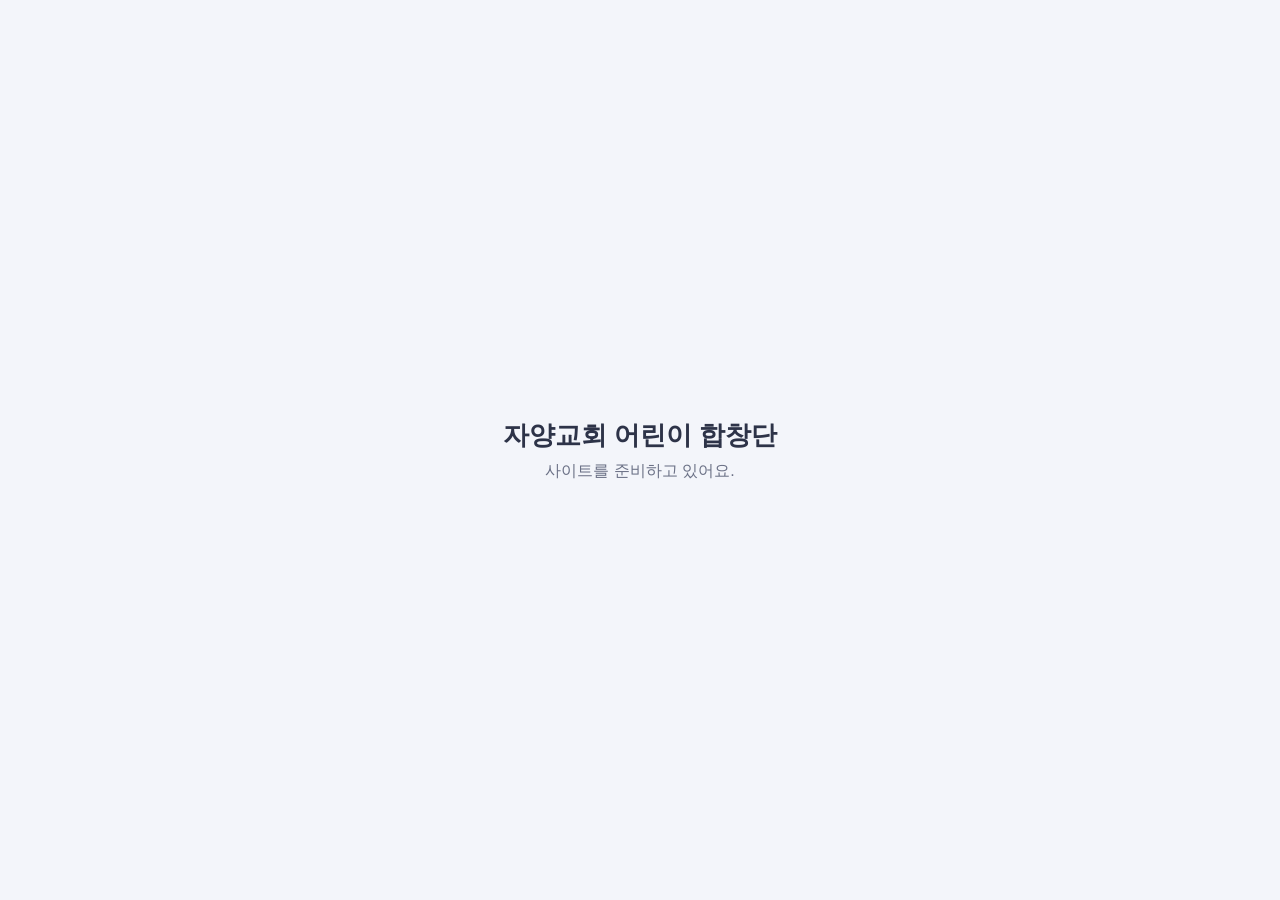
==== index.html @ 24973003 "준비 중 페이지 Co-Authored-By: Claude Opus 5.5 <noreply@anthropic.com>" ====
<!doctype html><html lang="ko"><head><meta charset="utf-8"><meta name="viewport" content="width=device-width,initial-scale=1"><title>자양교회 어린이 합창단</title>
<style>body{margin:0;min-height:100vh;display:grid;place-items:center;font-family:"Malgun Gothic",sans-serif;background:#f3f5fa;color:#2d3348}main{text-align:center;padding:24px}h1{font-size:26px;margin:0 0 8px}p{margin:0;color:#6b7186}</style></head>
<body><main><h1>자양교회 어린이 합창단</h1><p>사이트를 준비하고 있어요.</p></main></body></html>
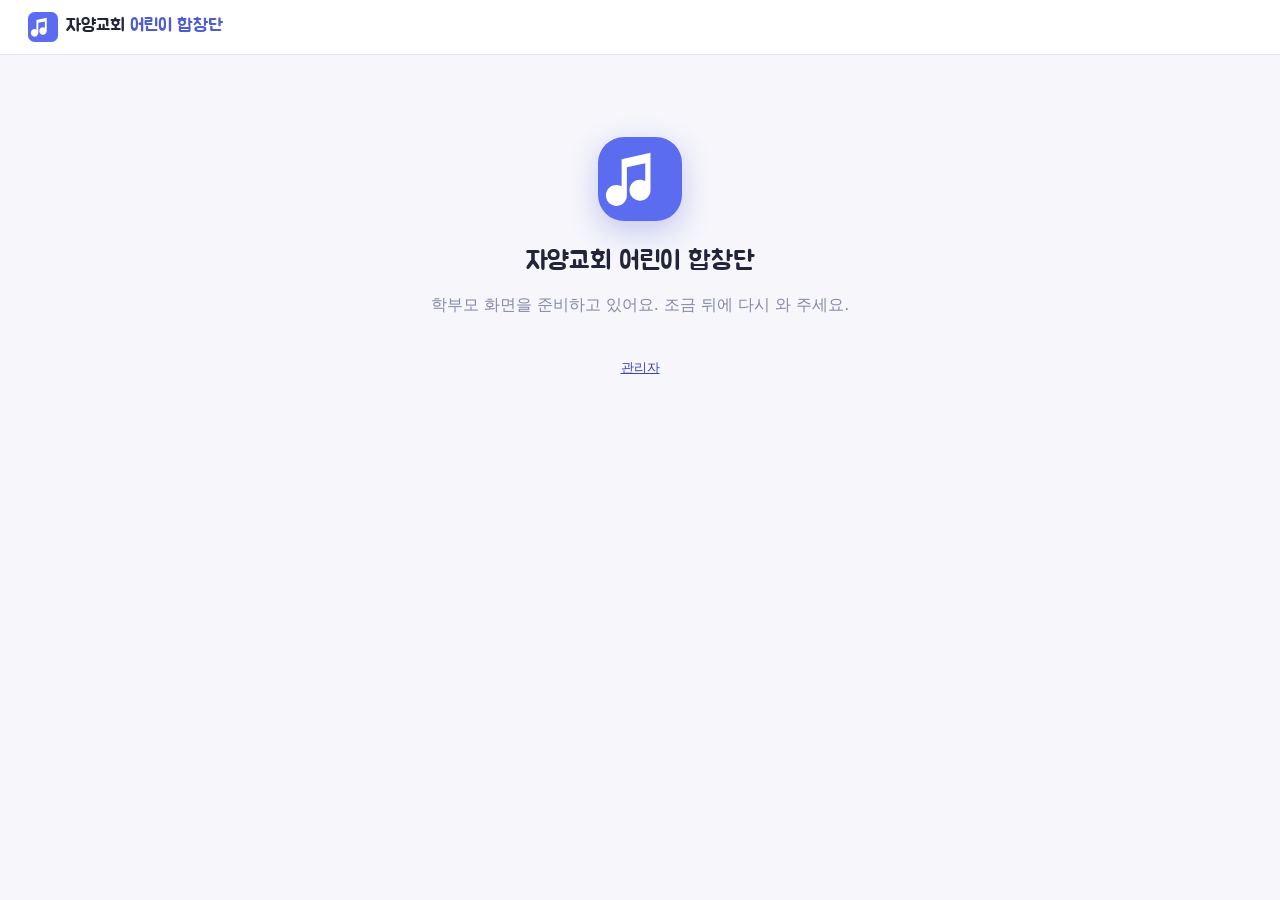
==== commit 2bf41a72: "자양교회 어린이 합창단 사이트: 학부모 단계 암호화 + 관리자 화면 - 학부모: 학부모 비밀번호 하나로 공개 사이트의 암호문(p/)을 연다 (scrypt N=2^16 r=8 p=2" ====
--- a/index.html
+++ b/index.html
@@ -1,3 +1,34 @@
-<!doctype html><html lang="ko"><head><meta charset="utf-8"><meta name="viewport" content="width=device-width,initial-scale=1"><title>자양교회 어린이 합창단</title>
-<style>body{margin:0;min-height:100vh;display:grid;place-items:center;font-family:"Malgun Gothic",sans-serif;background:#f3f5fa;color:#2d3348}main{text-align:center;padding:24px}h1{font-size:26px;margin:0 0 8px}p{margin:0;color:#6b7186}</style></head>
-<body><main><h1>자양교회 어린이 합창단</h1><p>사이트를 준비하고 있어요.</p></main></body></html>
+<!doctype html>
+<html lang="ko">
+<head>
+  <meta charset="utf-8">
+  <meta name="viewport" content="width=device-width, initial-scale=1, viewport-fit=cover">
+  <meta name="robots" content="noindex, nofollow">
+  <!-- 이 사이트가 연결하는 곳:
+       자기 자신(학부모용 암호문 p/), GitHub API(관리자 저장), raw.githubusercontent.com(공개 사진 저장소의 암호문),
+       YouTube(영상 틀·미리보기 그림), Google 로그인·포토·Drive(관리자가 사진 원본을 보관할 때만, 그때 불러옴).
+       글꼴·스크립트·그림은 모두 이 사이트 안에 있다. PDF 는 이 기기에서 푼 blob: 주소로 연다. -->
+  <meta http-equiv="Content-Security-Policy" content="default-src 'self'; script-src 'self' https://accounts.google.com/gsi/client; style-src 'self' 'unsafe-inline' https://accounts.google.com/gsi/style; img-src 'self' blob: data: https://i.ytimg.com; font-src 'self'; media-src 'self' blob:; connect-src 'self' https://api.github.com https://raw.githubusercontent.com https://photoslibrary.googleapis.com https://www.googleapis.com https://oauth2.googleapis.com https://accounts.google.com; frame-src blob: https://www.youtube-nocookie.com https://accounts.google.com; object-src blob:; worker-src 'none'; manifest-src 'self'; base-uri 'none'; form-action 'none'">
+  <meta name="referrer" content="strict-origin-when-cross-origin">
+  <meta name="theme-color" content="#4f5bd5">
+  <title>자양교회 어린이 합창단</title>
+  <link rel="icon" href="assets/icon.svg" type="image/svg+xml">
+  <link rel="stylesheet" href="css/style.css">
+</head>
+<body>
+  <div id="app">
+    <header class="topbar">
+      <a class="brand" href="#/"><img src="assets/icon.svg" alt=""><span>자양교회 <b>어린이 합창단</b></span></a>
+      <nav id="nav" class="nav" aria-label="메뉴"></nav>
+      <div id="top-right" class="top-right"></div>
+    </header>
+    <main id="view" class="view" tabindex="-1"></main>
+    <nav id="tabbar" class="tabbar" aria-label="메뉴"></nav>
+  </div>
+  <div id="uploads" class="uploads" hidden></div>
+  <dialog id="modal" class="modal"><div id="modal-body"></div></dialog>
+  <div id="toast" class="toast" role="status" hidden></div>
+  <noscript><p class="noscript">이 사이트는 자바스크립트가 켜져 있어야 보여요.</p></noscript>
+  <script type="module" src="js/main.js"></script>
+</body>
+</html>
--- a/css/style.css
+++ b/css/style.css
@@ -0,0 +1,390 @@
+/* 자양교회 어린이 합창단 — 휴대폰 먼저, 밝은 화면 */
+@font-face { font-family: 'Jua'; src: url('../fonts/Jua-Regular.woff2') format('woff2'); font-display: swap; }
+
+:root {
+  color-scheme: light;
+  --bg: #f6f6fb;
+  --surface: #ffffff;
+  --surface-2: #f0f1f9;
+  --text: #22243a;
+  --text-2: #4f5370;
+  --muted: #868aa6;
+  --line: #e4e6f2;
+  --brand: #4f5bd5;
+  --brand-2: #3a45b8;
+  --brand-soft: #e9ebff;
+  --sun: #ffb547;
+  --sun-soft: #fff3df;
+  --mint: #2fb58f;
+  --mint-soft: #e2f7f0;
+  --rose: #ef5d7a;
+  --rose-soft: #ffe8ee;
+  --danger: #d6455d;
+  --radius: 16px;
+  --shadow: 0 1px 2px rgba(34, 36, 58, .05), 0 6px 20px rgba(34, 36, 58, .06);
+  --tabbar-h: 64px;
+  font-family: system-ui, -apple-system, 'Apple SD Gothic Neo', 'Malgun Gothic', 'Noto Sans KR', sans-serif;
+}
+* { box-sizing: border-box; }
+html, body { margin: 0; background: var(--bg); color: var(--text); }
+body { font-size: 16px; line-height: 1.55; -webkit-text-size-adjust: 100%; word-break: keep-all; overflow-wrap: anywhere; }
+button, input, select, textarea { font: inherit; color: inherit; }
+a { color: var(--brand-2); }
+[hidden] { display: none !important; }
+img { max-width: 100%; }
+.ic { width: 20px; height: 20px; flex: none; vertical-align: -4px; }
+h1, h2, h3, .jua { font-family: 'Jua', system-ui, sans-serif; font-weight: 400; letter-spacing: -.01em; }
+h1 { font-size: 26px; margin: 0 0 6px; line-height: 1.25; }
+h2 { font-size: 21px; margin: 0 0 10px; line-height: 1.3; }
+h3 { font-size: 18px; margin: 0 0 6px; line-height: 1.35; }
+.muted { color: var(--muted); }
+.small { font-size: 14px; }
+.tiny { font-size: 12.5px; }
+.noscript { padding: 24px; text-align: center; }
+
+/* ───── 위 막대 ───── */
+.topbar {
+  position: sticky; top: 0; z-index: 30; display: flex; align-items: center; gap: 12px;
+  padding: 10px 16px; padding-top: max(10px, env(safe-area-inset-top));
+  background: rgba(255, 255, 255, .92); backdrop-filter: blur(10px); border-bottom: 1px solid var(--line);
+}
+.brand { display: flex; align-items: center; gap: 8px; text-decoration: none; color: var(--text); font-family: 'Jua', sans-serif; font-size: 18px; white-space: nowrap; min-width: 0; }
+.brand img { width: 30px; height: 30px; }
+.brand b { font-weight: 400; color: var(--brand); }
+.nav { display: none; }
+.top-right { margin-left: auto; display: flex; align-items: center; gap: 6px; }
+.icon-btn { position: relative; display: inline-grid; place-items: center; width: 40px; height: 40px; border-radius: 12px; border: 0; background: transparent; color: var(--text-2); cursor: pointer; text-decoration: none; }
+.icon-btn:hover { background: var(--surface-2); }
+.dot { position: absolute; top: 7px; right: 7px; width: 9px; height: 9px; border-radius: 50%; background: var(--rose); border: 2px solid #fff; }
+
+.view { max-width: 980px; margin: 0 auto; padding: 16px 16px calc(var(--tabbar-h) + 40px + env(safe-area-inset-bottom)); outline: none; }
+
+/* 아래 메뉴 (휴대폰) */
+.tabbar {
+  position: fixed; left: 0; right: 0; bottom: 0; z-index: 30; display: grid; grid-template-columns: repeat(6, 1fr);
+  height: calc(var(--tabbar-h) + env(safe-area-inset-bottom)); padding-bottom: env(safe-area-inset-bottom);
+  background: rgba(255, 255, 255, .96); backdrop-filter: blur(10px); border-top: 1px solid var(--line);
+}
+.tabbar a { display: flex; flex-direction: column; align-items: center; justify-content: center; gap: 2px; text-decoration: none; color: var(--muted); font-size: 12px; font-weight: 600; }
+.tabbar a .ic { width: 23px; height: 23px; }
+.tabbar a.on { color: var(--brand); }
+.tabbar.admin { grid-template-columns: repeat(5, 1fr); }
+
+@media (min-width: 860px) {
+  .topbar { padding: 12px 28px; }
+  .nav { display: flex; gap: 2px; margin-left: 18px; }
+  .nav a { text-decoration: none; color: var(--text-2); padding: 8px 14px; border-radius: 999px; font-weight: 600; white-space: nowrap; }
+  .nav a.on { background: var(--brand-soft); color: var(--brand-2); }
+  .nav a:hover { background: var(--surface-2); }
+  .tabbar { display: none; }
+  .view { padding: 28px 28px 80px; }
+}
+
+/* ───── 공통 ───── */
+.card { background: var(--surface); border: 1px solid var(--line); border-radius: var(--radius); padding: 16px; box-shadow: var(--shadow); margin-bottom: 14px; }
+.card.flat { box-shadow: none; }
+.row { display: flex; flex-wrap: wrap; align-items: center; gap: 8px; }
+.row.end { justify-content: flex-end; }
+.row.between { justify-content: space-between; }
+.row.nowrap { flex-wrap: nowrap; }
+.grow { flex: 1; min-width: 0; }
+.stack > * + * { margin-top: 10px; }
+.sec-title { display: flex; align-items: center; justify-content: space-between; gap: 8px; margin: 22px 2px 10px; }
+.sec-title h2 { margin: 0; }
+.sec-title a { font-size: 14px; font-weight: 600; text-decoration: none; }
+.grid2 { display: grid; gap: 14px; }
+@media (min-width: 720px) { .grid2 { grid-template-columns: 1fr 1fr; } }
+
+.btn {
+  display: inline-flex; align-items: center; justify-content: center; gap: 6px; min-height: 44px; border: 1px solid var(--line);
+  background: var(--surface); padding: 9px 16px; border-radius: 12px; cursor: pointer; font-weight: 700; white-space: nowrap; text-decoration: none; color: var(--text);
+}
+.btn:hover { background: var(--surface-2); }
+.btn:disabled { opacity: .55; cursor: default; }
+.btn.primary { background: var(--brand); border-color: var(--brand); color: #fff; }
+.btn.primary:hover { background: var(--brand-2); }
+.btn.soft { background: var(--brand-soft); border-color: transparent; color: var(--brand-2); }
+.btn.ghost { background: transparent; border-color: transparent; color: var(--text-2); }
+.btn.ghost:hover { background: var(--surface-2); }
+.btn.danger { background: var(--danger); border-color: var(--danger); color: #fff; }
+.btn.small { min-height: 36px; padding: 6px 12px; font-size: 14px; border-radius: 10px; }
+.btn.block { width: 100%; }
+.chip { display: inline-flex; align-items: center; gap: 4px; padding: 3px 10px; border-radius: 999px; font-size: 13px; font-weight: 700; background: var(--surface-2); color: var(--text-2); white-space: nowrap; }
+.chip.brand { background: var(--brand-soft); color: var(--brand-2); }
+.chip.sun { background: var(--sun-soft); color: #a86400; }
+.chip.mint { background: var(--mint-soft); color: #1d7d61; }
+.chip.rose { background: var(--rose-soft); color: #c23a58; }
+.badge-new { display: inline-block; padding: 1px 7px; border-radius: 6px; background: var(--rose); color: #fff; font-size: 11px; font-weight: 800; letter-spacing: .02em; vertical-align: 2px; }
+.empty { text-align: center; color: var(--muted); padding: 28px 12px; }
+.spin { display: inline-block; width: 15px; height: 15px; border: 2px solid currentColor; border-right-color: transparent; border-radius: 50%; animation: spin .7s linear infinite; }
+@keyframes spin { to { transform: rotate(1turn); } }
+.seg { display: inline-flex; background: var(--surface-2); border-radius: 12px; padding: 3px; gap: 2px; }
+.seg button { border: 0; background: transparent; padding: 7px 14px; border-radius: 9px; font-weight: 700; color: var(--text-2); cursor: pointer; min-height: 38px; }
+.seg button.on { background: var(--surface); color: var(--brand-2); box-shadow: 0 1px 3px rgba(0, 0, 0, .08); }
+
+/* 입력 */
+label.f { display: block; margin-bottom: 12px; }
+label.f > span { display: block; font-size: 14px; font-weight: 700; color: var(--text-2); margin-bottom: 5px; }
+label.f > span .chip { margin-left: 4px; font-size: 11.5px; padding: 1px 7px; }
+input[type=text], input[type=password], input[type=date], input[type=number], input[type=url], input[type=tel], input:not([type]), select, textarea {
+  width: 100%; border: 1px solid var(--line); border-radius: 12px; padding: 11px 13px; background: #fff; font-size: 16px; min-height: 46px;
+}
+textarea { min-height: 96px; resize: vertical; line-height: 1.5; }
+input:focus, select:focus, textarea:focus { outline: 3px solid var(--brand-soft); border-color: var(--brand); }
+.check { display: flex; align-items: center; gap: 8px; font-weight: 600; margin: 8px 0 14px; cursor: pointer; }
+.check input { width: 20px; height: 20px; accent-color: var(--brand); }
+.help { font-size: 13.5px; color: var(--muted); margin: -6px 0 12px; }
+.warn { background: var(--sun-soft); color: #7a4a00; border-radius: 12px; padding: 10px 12px; font-size: 14px; margin: 8px 0 12px; }
+.err { background: var(--rose-soft); color: #a3203f; border-radius: 12px; padding: 10px 12px; font-size: 14px; margin: 8px 0 12px; }
+.ok-box { background: var(--mint-soft); color: #17604b; border-radius: 12px; padding: 10px 12px; font-size: 14px; margin: 8px 0 12px; }
+
+/* ───── 학부모: 들어가기 ───── */
+.login { max-width: 420px; margin: 6vh auto 0; text-align: center; }
+.login .logo { width: 84px; height: 84px; border-radius: 26px; box-shadow: 0 10px 30px rgba(79, 91, 213, .3); }
+.login h1 { margin-top: 16px; }
+.login form { text-align: left; margin-top: 22px; }
+.pw-wrap { position: relative; }
+.pw-wrap input { padding-right: 56px; }
+.pw-wrap button { position: absolute; right: 4px; top: 3px; }
+.notes-deco { color: var(--brand); opacity: .14; position: fixed; inset: auto -40px -30px auto; width: 260px; pointer-events: none; z-index: -1; }
+
+/* ───── 홈 ───── */
+.hero {
+  position: relative; overflow: hidden; border-radius: 22px; padding: 20px 18px; color: #fff; margin-bottom: 16px;
+  background: linear-gradient(135deg, #5866e6 0%, #7c5ee0 60%, #a768d8 100%);
+}
+.hero.has-cover { min-height: 190px; display: flex; flex-direction: column; justify-content: flex-end; }
+.hero .cover { position: absolute; inset: 0; width: 100%; height: 100%; object-fit: cover; }
+.hero.has-cover::after { content: ''; position: absolute; inset: 0; background: linear-gradient(180deg, rgba(20, 22, 50, 0) 30%, rgba(20, 22, 50, .72)); }
+.hero > *:not(.cover) { position: relative; z-index: 1; }
+.hero h1 { color: #fff; font-size: 24px; }
+.hero p { margin: 0; opacity: .95; }
+.hero .notes { position: absolute; right: -10px; top: -14px; width: 130px; opacity: .2; }
+
+.next {
+  border-radius: 20px; padding: 18px; background: var(--surface); border: 1px solid var(--line); box-shadow: var(--shadow); margin-bottom: 14px;
+  display: grid; grid-template-columns: 74px 1fr; gap: 14px; align-items: center;
+}
+.next .when { text-align: center; border-radius: 16px; background: var(--brand-soft); color: var(--brand-2); padding: 10px 4px; line-height: 1.15; }
+.next .when .m { font-size: 13px; font-weight: 700; }
+.next .when .d { font-family: 'Jua', sans-serif; font-size: 32px; }
+.next .when .w { font-size: 13px; font-weight: 700; }
+.next.perf .when { background: var(--sun-soft); color: #a05c00; }
+.next .k { font-size: 13px; font-weight: 800; color: var(--muted); letter-spacing: .02em; }
+.next h3 { margin: 2px 0 4px; font-size: 20px; }
+.meta { display: flex; flex-wrap: wrap; gap: 4px 12px; color: var(--text-2); font-size: 14.5px; }
+.meta span { display: inline-flex; align-items: center; gap: 4px; }
+.meta .ic { width: 16px; height: 16px; vertical-align: -3px; color: var(--muted); }
+.dday { display: inline-block; padding: 2px 9px; border-radius: 8px; background: var(--rose); color: #fff; font-weight: 800; font-size: 13px; margin-left: 6px; vertical-align: 2px; }
+.next .actions { grid-column: 1 / -1; display: flex; gap: 8px; flex-wrap: wrap; }
+
+.quick { display: grid; grid-template-columns: repeat(3, 1fr); gap: 10px; margin: 6px 0 4px; }
+.quick a { display: flex; flex-direction: column; align-items: center; gap: 6px; padding: 14px 6px; border-radius: 16px; background: var(--surface); border: 1px solid var(--line); text-decoration: none; color: var(--text); font-weight: 700; font-size: 14.5px; }
+.quick a .ic { width: 26px; height: 26px; color: var(--brand); }
+.quick a:nth-child(2) .ic { color: #e38a00; }
+.quick a:nth-child(3) .ic { color: var(--mint); }
+.quick a:nth-child(4) .ic { color: var(--rose); }
+.quick a:nth-child(5) .ic { color: #8a5cd6; }
+.quick a:nth-child(6) .ic { color: #2b8fd6; }
+
+.notice-item { display: block; text-decoration: none; color: inherit; padding: 14px 16px; border-bottom: 1px solid var(--line); }
+.notice-item:last-child { border-bottom: 0; }
+.notice-item h3 { font-family: inherit; font-weight: 700; font-size: 16.5px; margin: 0 0 3px; }
+.notice-item .body { color: var(--text-2); font-size: 15px; }
+.notice-item .body.clip { display: -webkit-box; -webkit-line-clamp: 2; -webkit-box-orient: vertical; overflow: hidden; }
+.list-card { padding: 0; overflow: hidden; }
+
+.info-card h3 { display: flex; align-items: center; gap: 8px; }
+.info-card .txt { color: var(--text-2); }
+.acct { display: flex; align-items: center; gap: 10px; background: var(--surface-2); border-radius: 12px; padding: 10px 12px; margin-top: 10px; }
+.acct b { font-size: 17px; letter-spacing: .02em; }
+
+/* 사진 미리보기 띠 */
+.strip { display: grid; grid-template-columns: repeat(3, 1fr); gap: 6px; }
+.strip .ph:nth-child(n+7) { display: none; }
+@media (min-width: 720px) { .strip { grid-template-columns: repeat(6, 1fr); } }
+
+/* ───── 일정 ───── */
+.ev { display: grid; grid-template-columns: 58px 1fr auto; gap: 12px; align-items: start; padding: 14px 16px; border-bottom: 1px solid var(--line); }
+.ev:last-child { border-bottom: 0; }
+.ev .when { text-align: center; line-height: 1.1; padding-top: 2px; }
+.ev .when .d { font-family: 'Jua', sans-serif; font-size: 26px; color: var(--text); }
+.ev .when .w { font-size: 12.5px; color: var(--muted); font-weight: 700; }
+.ev.perf .when .d { color: #d07800; }
+.ev h3 { font-family: inherit; font-weight: 700; font-size: 16.5px; margin: 0 0 2px; }
+.ev .note { font-size: 14px; color: var(--text-2); margin-top: 3px; }
+.ev.past { opacity: .62; }
+.month-h { padding: 10px 16px; background: var(--surface-2); font-weight: 800; color: var(--text-2); font-size: 14px; }
+
+.cal { user-select: none; }
+.cal-head { display: flex; align-items: center; justify-content: space-between; margin-bottom: 8px; }
+.cal-grid { display: grid; grid-template-columns: repeat(7, 1fr); gap: 4px; }
+.cal-grid .dow { text-align: center; font-size: 12.5px; font-weight: 800; color: var(--muted); padding: 4px 0; }
+.cal-grid .dow:first-child, .cal-day.sun .n { color: var(--rose); }
+.cal-day { min-height: 54px; border-radius: 12px; background: var(--surface); border: 1px solid var(--line); padding: 4px; cursor: pointer; display: flex; flex-direction: column; align-items: center; gap: 2px; font: inherit; }
+.cal-day.other { opacity: .35; }
+.cal-day.today { border-color: var(--brand); box-shadow: inset 0 0 0 1px var(--brand); }
+.cal-day.sel { background: var(--brand-soft); }
+.cal-day .n { font-weight: 800; font-size: 14px; }
+.cal-day .dots { display: flex; gap: 3px; flex-wrap: wrap; justify-content: center; }
+.cal-day .dots i { width: 7px; height: 7px; border-radius: 50%; background: var(--brand); }
+.cal-day .dots i.perf { background: var(--sun); }
+.cal-day .lbl { display: none; font-size: 11.5px; line-height: 1.2; color: var(--text-2); text-align: center; overflow: hidden; max-height: 2.4em; }
+@media (min-width: 720px) { .cal-day { min-height: 86px; align-items: stretch; } .cal-day .n { text-align: left; } .cal-day .lbl { display: block; text-align: left; } .cal-day .dots { justify-content: flex-start; } }
+
+/* ───── 연주곡 ───── */
+.group-h { display: flex; align-items: baseline; gap: 10px; margin: 26px 2px 10px; }
+.group-h h2 { margin: 0; }
+.song { padding: 16px; }
+.song h3 { font-size: 19px; }
+.song .parts { display: grid; gap: 8px; margin-top: 10px; }
+.part { display: flex; align-items: center; gap: 10px; padding: 10px 12px; border-radius: 12px; background: var(--surface-2); }
+.part .ic { color: var(--brand); }
+.part.audio .ic { color: var(--mint); }
+.part.ytl .ic { color: #e33; }
+.part .lbl { flex: 1; min-width: 0; font-weight: 600; font-size: 15px; }
+.part .lbl small { display: block; font-weight: 500; color: var(--muted); font-size: 12.5px; }
+.part a.lbl { text-decoration: none; color: var(--text); }
+.song .note { white-space: pre-line; background: #fffaf0; border-left: 4px solid var(--sun); border-radius: 8px; padding: 10px 12px; margin-top: 10px; font-size: 15px; color: var(--text-2); }
+
+/* ───── 영상 ───── */
+.vid-card h3 { font-family: inherit; font-weight: 700; font-size: 16px; margin: 4px 0 10px; }
+.yt-grid { display: grid; grid-template-columns: 1fr; gap: 10px; }
+@media (min-width: 600px) { .yt-grid { grid-template-columns: 1fr 1fr; } }
+.yt { position: relative; aspect-ratio: 16 / 9; border-radius: 12px; overflow: hidden; background: #111; border: 0; padding: 0; cursor: pointer; width: 100%; display: block; }
+.yt img { width: 100%; height: 100%; object-fit: cover; display: block; }
+.yt .play { position: absolute; inset: 0; margin: auto; width: 64px; height: 44px; border-radius: 12px; background: rgba(230, 33, 23, .92); display: grid; place-items: center; color: #fff; }
+.yt .play .ic { width: 26px; height: 26px; fill: #fff; stroke: none; }
+.yt iframe { width: 100%; height: 100%; border: 0; display: block; }
+
+/* ───── 사진 ───── */
+.albums { display: grid; grid-template-columns: repeat(2, 1fr); gap: 12px; }
+@media (min-width: 720px) { .albums { grid-template-columns: repeat(3, 1fr); } }
+.album { display: block; text-decoration: none; color: inherit; border-radius: 16px; overflow: hidden; background: var(--surface); border: 1px solid var(--line); box-shadow: var(--shadow); }
+.album .ph { border-radius: 0; aspect-ratio: 4 / 3; }
+.album .cap { padding: 9px 11px 11px; }
+.album .cap b { display: block; font-size: 15px; line-height: 1.35; }
+.ph { position: relative; display: block; aspect-ratio: 1; border-radius: 10px; overflow: hidden; background: linear-gradient(135deg, #e9ebff, #f3e9ff); border: 0; padding: 0; cursor: pointer; width: 100%; }
+.ph img { width: 100%; height: 100%; object-fit: cover; display: block; opacity: 0; transition: opacity .25s; }
+.ph img.ld { opacity: 1; }
+.photos { display: grid; grid-template-columns: repeat(3, 1fr); gap: 4px; }
+@media (min-width: 720px) { .photos { grid-template-columns: repeat(5, 1fr); gap: 6px; } }
+.photos .ph { border-radius: 6px; }
+
+.lightbox { position: fixed; inset: 0; z-index: 60; background: rgba(8, 9, 20, .96); display: flex; flex-direction: column; touch-action: pan-y; }
+.lightbox .lb-top { display: flex; align-items: center; gap: 8px; padding: 10px 12px; padding-top: max(10px, env(safe-area-inset-top)); color: #fff; }
+.lightbox .lb-top .icon-btn { color: #fff; }
+.lightbox .lb-top .icon-btn:hover { background: rgba(255, 255, 255, .12); }
+.lightbox .lb-stage { flex: 1; position: relative; overflow: hidden; display: flex; align-items: center; justify-content: center; }
+.lightbox .lb-stage img { max-width: 100%; max-height: 100%; object-fit: contain; transition: transform .2s; user-select: none; -webkit-user-drag: none; }
+.lightbox .lb-nav { position: absolute; top: 50%; transform: translateY(-50%); width: 48px; height: 64px; border: 0; border-radius: 12px; background: rgba(255, 255, 255, .1); color: #fff; cursor: pointer; display: none; }
+.lightbox .lb-nav.l { left: 10px; } .lightbox .lb-nav.r { right: 10px; }
+@media (hover: hover) { .lightbox .lb-nav { display: grid; place-items: center; } }
+
+/* ───── 명단 ───── */
+.grade { margin-bottom: 14px; }
+.grade-h { display: flex; align-items: center; gap: 8px; margin-bottom: 10px; }
+.grade-h .n { font-family: 'Jua', sans-serif; font-size: 20px; }
+.names { display: flex; flex-wrap: wrap; gap: 8px; }
+.name { padding: 8px 14px; border-radius: 12px; background: var(--surface-2); font-weight: 700; font-size: 16px; }
+.g1 .name { background: #fff6d9; } .g2 .name { background: #ffeedd; } .g3 .name { background: #e5f6ea; }
+.g4 .name { background: #ffe9f0; } .g5 .name { background: #efe9ff; } .g6 .name { background: #e4f1ff; } .g7 .name { background: #f1ebe4; }
+
+/* ───── PDF 보기 ───── */
+.pdf-frame { width: 100%; height: 72vh; border: 0; border-radius: 10px; background: #eee; }
+
+/* ───── 대화 상자·알림 ───── */
+.modal { border: 0; border-radius: 20px; padding: 0; width: min(560px, calc(100vw - 24px)); max-height: calc(100vh - 32px); box-shadow: 0 20px 60px rgba(0, 0, 0, .25); }
+.modal.wide { width: min(980px, calc(100vw - 24px)); }
+.modal::backdrop { background: rgba(20, 22, 40, .5); }
+.modal > div { padding: 20px; }
+.dlg-msg { margin: 0 0 18px; font-size: 16px; }
+.dlg-h { display: flex; align-items: center; gap: 8px; margin-bottom: 14px; }
+.dlg-h h2 { margin: 0; flex: 1; }
+@media (max-width: 600px) {
+  .modal { width: 100vw; max-width: 100vw; max-height: 92vh; margin: auto 0 0; border-radius: 20px 20px 0 0; }
+  .modal > div { padding-bottom: calc(20px + env(safe-area-inset-bottom)); }
+}
+.toast {
+  position: fixed; left: 50%; bottom: calc(var(--tabbar-h) + 20px + env(safe-area-inset-bottom)); transform: translateX(-50%); z-index: 80;
+  background: #22243a; color: #fff; padding: 11px 18px; border-radius: 12px; font-weight: 600; box-shadow: 0 8px 24px rgba(0, 0, 0, .25); max-width: calc(100vw - 32px);
+}
+.toast.bad { background: var(--danger); }
+@media (min-width: 860px) { .toast { bottom: 28px; } }
+
+/* ───── 관리자 ───── */
+.admin-bar { display: flex; align-items: center; gap: 8px; flex-wrap: wrap; margin-bottom: 12px; }
+.admin-tabs { display: flex; gap: 6px; overflow-x: auto; padding: 2px 2px 8px; margin: 0 -16px 10px; padding-left: 16px; padding-right: 16px; scrollbar-width: none; }
+.admin-tabs::-webkit-scrollbar { display: none; }
+.admin-tabs a { flex: none; text-decoration: none; padding: 8px 14px; border-radius: 999px; background: var(--surface); border: 1px solid var(--line); color: var(--text-2); font-weight: 700; font-size: 14.5px; }
+.admin-tabs a.on { background: var(--brand); border-color: var(--brand); color: #fff; }
+.state { display: inline-flex; align-items: center; gap: 6px; font-size: 13.5px; font-weight: 700; padding: 5px 10px; border-radius: 999px; background: var(--mint-soft); color: #1d7d61; }
+.state.pending, .state.syncing { background: var(--sun-soft); color: #8a5300; }
+.state.offline, .state.error { background: var(--rose-soft); color: #b0284a; }
+.publish-bar { display: flex; align-items: center; gap: 10px; flex-wrap: wrap; padding: 12px 14px; border-radius: 14px; margin-bottom: 14px; background: var(--sun-soft); }
+.publish-bar.ok { background: var(--mint-soft); }
+.publish-bar .grow { font-weight: 600; font-size: 14.5px; }
+.rows { padding: 0; overflow: hidden; }
+.rowi { display: flex; align-items: center; gap: 10px; padding: 12px 14px; border-bottom: 1px solid var(--line); }
+.rowi:last-child { border-bottom: 0; }
+.rowi .t { flex: 1; min-width: 0; }
+.rowi .t b { display: block; overflow: hidden; text-overflow: ellipsis; }
+.rowi .t small { color: var(--muted); }
+.rowi.clickable { cursor: pointer; }
+.rowi.clickable:hover { background: var(--surface-2); }
+.tbl-wrap { overflow-x: auto; }
+table.tbl { border-collapse: collapse; width: 100%; font-size: 14.5px; }
+table.tbl th, table.tbl td { padding: 9px 10px; border-bottom: 1px solid var(--line); text-align: left; white-space: nowrap; }
+table.tbl th { background: var(--surface-2); font-size: 13px; color: var(--text-2); position: sticky; top: 0; }
+table.tbl td.wrap { white-space: normal; min-width: 140px; }
+table.tbl tr:hover td { background: #fafaff; cursor: pointer; }
+.priv { color: #b0284a; }
+.fab { position: fixed; right: 18px; bottom: calc(var(--tabbar-h) + 18px + env(safe-area-inset-bottom)); z-index: 35; width: 58px; height: 58px; border-radius: 20px; border: 0; background: var(--brand); color: #fff; box-shadow: 0 10px 26px rgba(79, 91, 213, .45); cursor: pointer; display: grid; place-items: center; }
+.fab .ic { width: 28px; height: 28px; }
+@media (min-width: 860px) { .fab { bottom: 28px; right: 28px; } }
+.quick-add { display: grid; gap: 10px; }
+.quick-add button { display: flex; align-items: center; gap: 12px; padding: 16px; border-radius: 16px; border: 1px solid var(--line); background: var(--surface); font-weight: 700; font-size: 17px; cursor: pointer; text-align: left; }
+.quick-add button .ic { width: 28px; height: 28px; color: var(--brand); }
+.links-edit .lrow { display: grid; grid-template-columns: 1fr 1.4fr auto; gap: 6px; margin-bottom: 6px; }
+@media (max-width: 600px) { .links-edit .lrow { grid-template-columns: 1fr auto; } .links-edit .lrow input:nth-child(2) { grid-column: 1; } }
+.att { display: flex; align-items: center; gap: 8px; padding: 8px 10px; border-radius: 10px; background: var(--surface-2); margin-bottom: 6px; font-size: 14.5px; }
+.att .grow { overflow: hidden; text-overflow: ellipsis; white-space: nowrap; }
+.bar { height: 10px; border-radius: 6px; background: var(--surface-2); overflow: hidden; }
+.bar > i { display: block; height: 100%; background: var(--brand); border-radius: 6px; transition: width .3s; }
+.bar.big > i { background: linear-gradient(90deg, var(--brand), #8a5cd6); }
+.code-box { font: 700 20px/1.4 ui-monospace, Consolas, monospace; letter-spacing: .05em; background: var(--surface-2); border-radius: 12px; padding: 14px; text-align: center; word-break: break-all; }
+.qr svg { width: 240px; height: 240px; display: block; margin: 0 auto; }
+.adm-photos { display: grid; grid-template-columns: repeat(3, 1fr); gap: 6px; }
+@media (min-width: 720px) { .adm-photos { grid-template-columns: repeat(6, 1fr); } }
+.adm-photo { position: relative; }
+.adm-photo .ph { border-radius: 8px; }
+.adm-photo .acts { position: absolute; right: 4px; bottom: 4px; display: flex; gap: 4px; }
+.adm-photo .acts button { width: 32px; height: 32px; border-radius: 9px; border: 0; background: rgba(255, 255, 255, .92); display: grid; place-items: center; cursor: pointer; }
+.adm-photo .acts .ic { width: 17px; height: 17px; }
+.adm-photo.cover::after { content: '대표'; position: absolute; left: 5px; top: 5px; background: var(--brand); color: #fff; font-size: 11px; font-weight: 800; border-radius: 6px; padding: 1px 6px; }
+
+/* 올리기 상황판 */
+.uploads {
+  position: fixed; left: 12px; right: 12px; bottom: calc(var(--tabbar-h) + 12px + env(safe-area-inset-bottom)); z-index: 40;
+  background: var(--surface); border: 1px solid var(--line); border-radius: 18px; box-shadow: 0 14px 40px rgba(0, 0, 0, .18); padding: 12px 14px; max-width: 520px; margin: 0 auto;
+}
+@media (min-width: 860px) { .uploads { left: auto; right: 24px; bottom: 24px; width: 420px; } }
+.uploads .ul-list { max-height: 34vh; overflow: auto; margin-top: 8px; display: none; }
+.uploads.open .ul-list { display: block; }
+.ul-item { display: flex; align-items: center; gap: 8px; font-size: 13.5px; padding: 5px 0; border-top: 1px solid var(--line); }
+.ul-item .grow { overflow: hidden; text-overflow: ellipsis; white-space: nowrap; }
+.ul-item .st { font-weight: 700; white-space: nowrap; }
+.st.done { color: var(--mint); } .st.error { color: var(--danger); } .st.pending { color: var(--muted); } .st.off { color: var(--muted); opacity: .6; }
+
+/* 관리자 명단: 휴대폰은 카드, 넓은 화면은 표 */
+.mcards { display: grid; gap: 8px; }
+.mcard { background: var(--surface); border: 1px solid var(--line); border-radius: 14px; padding: 12px 14px; cursor: pointer; }
+.mcard .top { display: flex; align-items: center; gap: 8px; }
+.mcard .top b { font-size: 17px; }
+.mcard .sub { color: var(--text-2); font-size: 14.5px; margin-top: 4px; display: flex; flex-wrap: wrap; gap: 4px 12px; align-items: center; }
+.mcard .sub a { font-weight: 700; }
+.mcard .nt { font-size: 13.5px; color: #8a3a52; margin-top: 4px; }
+.only-wide { display: none; }
+@media (min-width: 760px) { .only-wide { display: block; } .only-narrow { display: none; } }
+@media (min-width: 860px) { .quick { display: none; } .home-vid .yt { max-width: 640px; } }
+.lightbox { background: #0b0c18; }
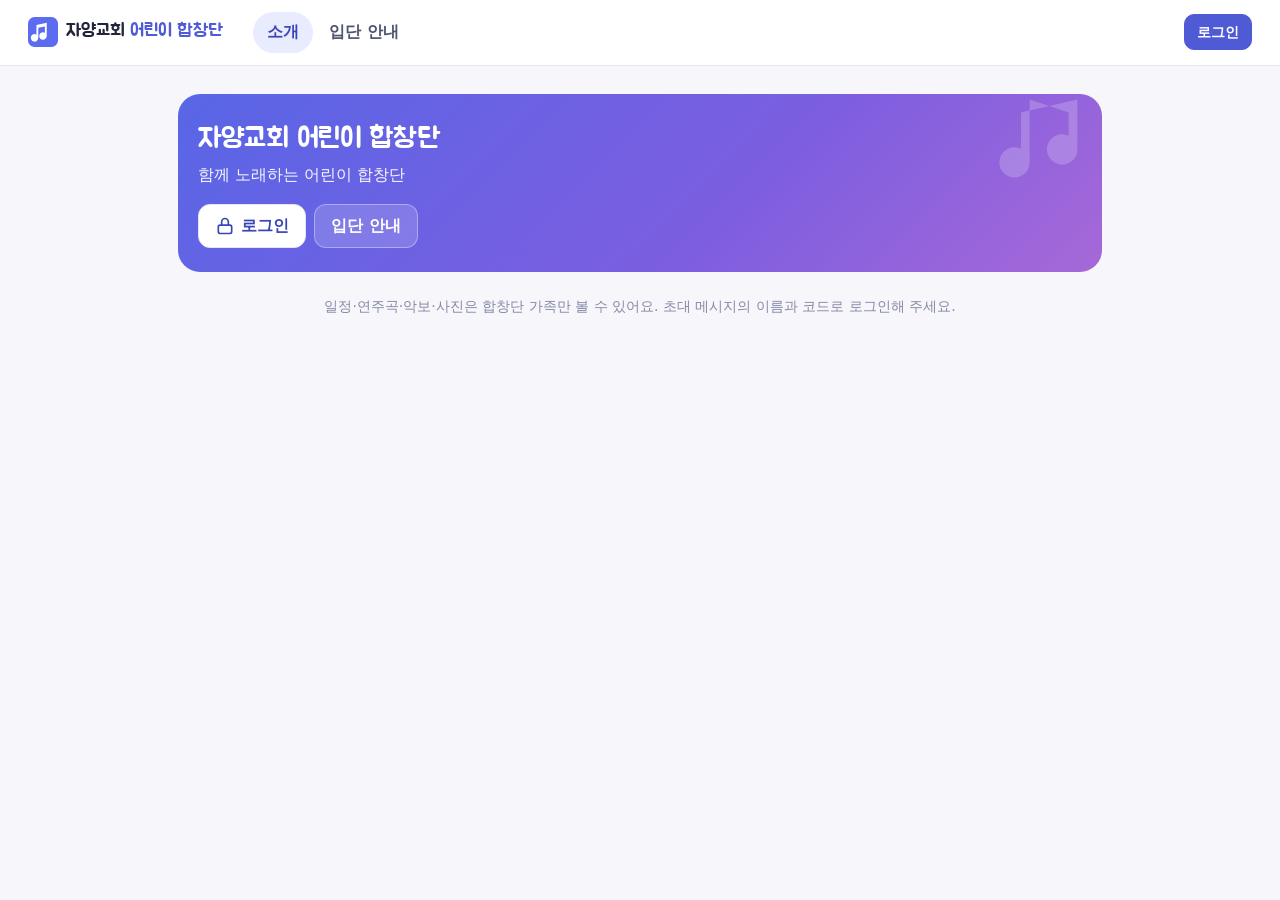
==== commit a5ef4f51: "공유 access 모듈 갱신: 반영은 publishMany, 명단으로 가족 만들기는 addPeople (각각 커밋 하나) - js/core/access.js · access-ui." ====
--- a/index.html
+++ b/index.html
@@ -13,6 +13,7 @@
   <meta name="theme-color" content="#4f5bd5">
   <title>자양교회 어린이 합창단</title>
   <link rel="icon" href="assets/icon.svg" type="image/svg+xml">
+  <link rel="stylesheet" href="js/core/access-ui.css">
   <link rel="stylesheet" href="css/style.css">
 </head>
 <body>
--- a/js/core/access-ui.css
+++ b/js/core/access-ui.css
@@ -0,0 +1,35 @@
+/* access-ui.js 화면 조각의 모양 (ax- 로 시작하는 이름만). 사이트에서 <link rel="stylesheet" href="js/core/access-ui.css"> 로 넣는다.
+   예전에는 access-ui.js 가 <style> 을 직접 넣었는데, 엄격한 CSP(style-src 'self')에서는 막혀서 파일로 뺐다.
+   link 가 없으면 access-ui.js 가 처음 쓸 때 이 파일을 <link> 로 붙인다 (그것도 'self' 라 CSP 에 걸리지 않음). 이름(class)은 바꾸지 말 것. */
+.ax-card{max-width:420px;margin:0 auto;padding:20px;border:1px solid color-mix(in srgb,CanvasText 18%,transparent);border-radius:14px;background:Canvas;color:CanvasText;font:15px/1.55 system-ui,sans-serif}
+.ax-card h2{font-size:18px;margin:0 0 12px}
+.ax-field{display:block;margin:10px 0}
+.ax-field span{display:block;font-size:13px;margin-bottom:4px;opacity:.85}
+.ax-field input,.ax-field select,.ax-msg{width:100%;box-sizing:border-box;padding:10px 12px;font:inherit;border:1px solid color-mix(in srgb,CanvasText 30%,transparent);border-radius:10px;background:Canvas;color:CanvasText}
+.ax-msg{min-height:220px;font-size:13px;white-space:pre-wrap}
+.ax-check{display:flex;gap:8px;align-items:flex-start;font-size:13px;margin:8px 0}
+.ax-btn{padding:10px 16px;font:inherit;border-radius:10px;border:1px solid color-mix(in srgb,CanvasText 30%,transparent);background:Canvas;color:CanvasText;cursor:pointer}
+.ax-btn.ax-main{background:#d9792b;border-color:#d9792b;color:#fff;font-weight:600}
+.ax-btn.ax-danger{background:#cf222e;border-color:#cf222e;color:#fff}
+.ax-btn:disabled{opacity:.6;cursor:wait}
+.ax-row{display:flex;gap:8px;flex-wrap:wrap;margin-top:12px}
+.ax-note{font-size:12.5px;opacity:.8;margin:8px 0 0}
+.ax-err{color:#cf222e;font-size:13.5px;margin:8px 0 0;min-height:1em}
+.ax-ok{color:#1a7f37;font-size:13.5px;margin:8px 0 0}
+.ax-table{width:100%;border-collapse:collapse;font:14px/1.45 system-ui,sans-serif}
+.ax-table th,.ax-table td{padding:8px 6px;border-bottom:1px solid color-mix(in srgb,CanvasText 14%,transparent);text-align:left;vertical-align:top}
+.ax-table th{font-size:12.5px;opacity:.75;font-weight:600}
+.ax-revoked td{opacity:.55}
+.ax-tag{display:inline-block;padding:1px 8px;border-radius:99px;font-size:12px;border:1px solid currentColor}
+.ax-people{display:grid;gap:14px}
+.ax-add{display:grid;grid-template-columns:repeat(auto-fit,minmax(140px,1fr));gap:8px;align-items:end}
+.ax-scroll{overflow-x:auto}
+dialog.ax-dialog{max-width:460px;border:none;border-radius:14px;padding:0}
+dialog.ax-dialog::backdrop{background:rgba(0,0,0,.45)}
+.ax-print-card{display:none}
+@media print{html.ax-printing body>*:not(.ax-print-card){display:none!important}html.ax-printing .ax-print-card{display:block;width:85mm;border:1px solid #000;border-radius:4mm;padding:6mm;font:11pt/1.5 system-ui,sans-serif;color:#000}.ax-print-card b{font-size:14pt;letter-spacing:.06em}}
+
+/* 예전에 style="" 로 넣던 것 (엄격한 CSP 는 style 속성도 막는다) */
+.ax-card.ax-wide{max-width:none}
+.ax-row.ax-tight{margin:0}
+.ax-print-small{font-size:9pt;margin-top:3mm}
--- a/css/style.css
+++ b/css/style.css
@@ -388,3 +388,14 @@
 @media (min-width: 760px) { .only-wide { display: block; } .only-narrow { display: none; } }
 @media (min-width: 860px) { .quick { display: none; } .home-vid .yt { max-width: 640px; } }
 .lightbox { background: #0b0c18; }
+.pub-hero { padding: 28px 20px 24px; }
+.pub-hero h1 { font-size: 28px; }
+.btn.ghost-light { background: rgba(255, 255, 255, .16); border-color: rgba(255, 255, 255, .35); color: #fff; }
+.btn.ghost-light:hover { background: rgba(255, 255, 255, .26); }
+.pub-hero .btn:not(.ghost-light) { color: var(--brand-2); }
+#print-card { display: none; }
+@media print {
+  body.printing > *:not(#print-card) { display: none !important; }
+  body.printing #print-card { display: flex; flex-wrap: wrap; gap: 6mm; }
+  body.printing #print-card .pc { border: 1.5px dashed #888; border-radius: 10px; padding: 5mm; width: 85mm; font-size: 11pt; break-inside: avoid; }
+}
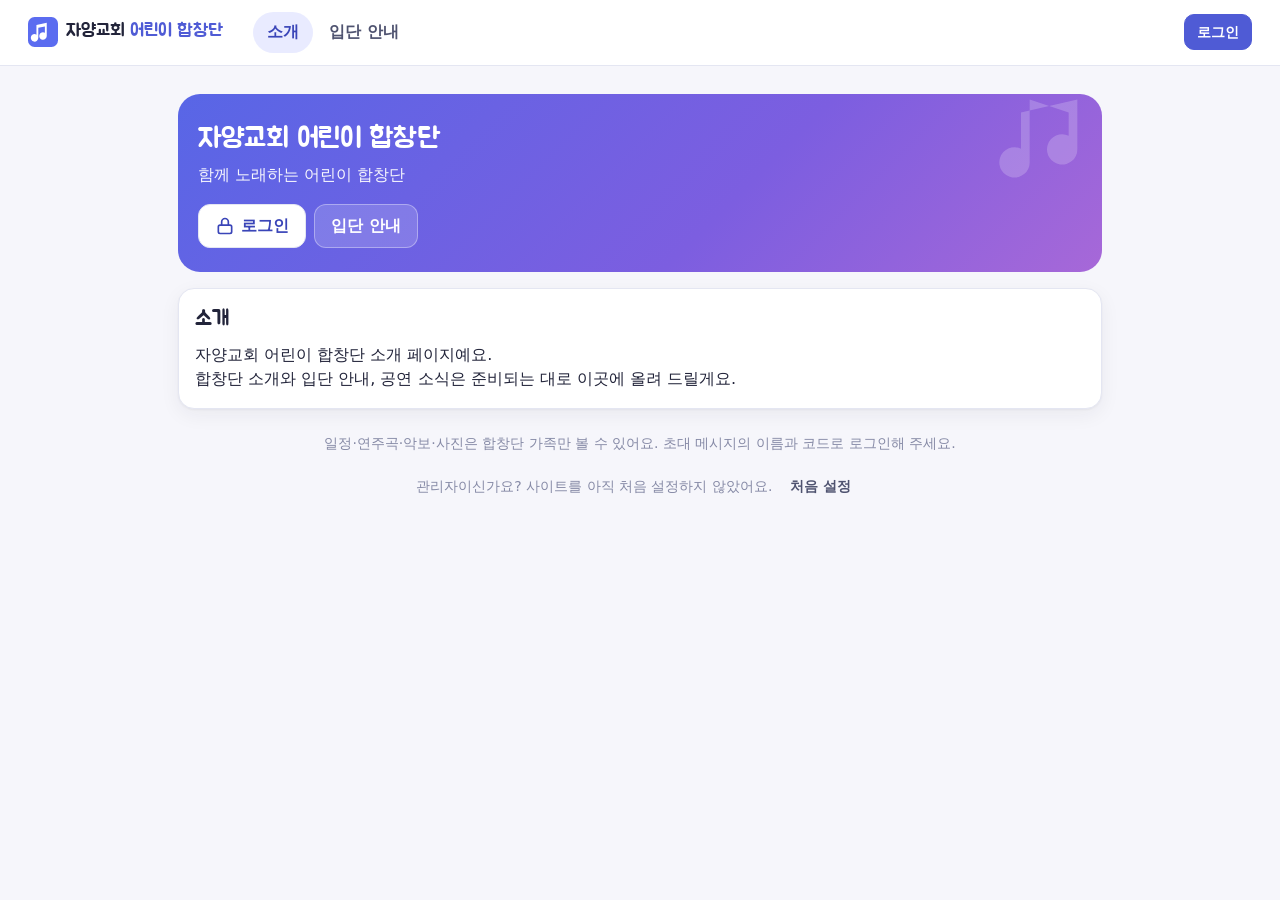
==== commit f0deb98e: "처음 설정 전에도 공개 첫 화면이 바로 뜨게: IndexedDB 를 기다리지 않음 · 기본 소개 · 관리자용 «처음 설정» - 첫 화면이 core.ready · 기억한 로그인(In" ====
--- a/index.html
+++ b/index.html
@@ -23,8 +23,8 @@
       <nav id="nav" class="nav" aria-label="메뉴"></nav>
       <div id="top-right" class="top-right"></div>
     </header>
-    <main id="view" class="view" tabindex="-1"></main>
-    <nav id="tabbar" class="tabbar" aria-label="메뉴"></nav>
+    <main id="view" class="view" tabindex="-1"><p class="muted">여는 중…</p></main>
+    <nav id="tabbar" class="tabbar" aria-label="메뉴" hidden></nav>
   </div>
   <div id="uploads" class="uploads" hidden></div>
   <dialog id="modal" class="modal"><div id="modal-body"></div></dialog>
--- a/css/style.css
+++ b/css/style.css
@@ -49,10 +49,13 @@
   background: rgba(255, 255, 255, .92); backdrop-filter: blur(10px); border-bottom: 1px solid var(--line);
 }
 .brand { display: flex; align-items: center; gap: 8px; text-decoration: none; color: var(--text); font-family: 'Jua', sans-serif; font-size: 18px; white-space: nowrap; min-width: 0; }
-.brand img { width: 30px; height: 30px; }
+.brand img { width: 30px; height: 30px; flex: none; }
 .brand b { font-weight: 400; color: var(--brand); }
+/* 좁은 휴대폰: 오른쪽 버튼(로그인 등)은 그대로, 줄어드는 것은 이름 글자 (잘리면 …) */
+.brand span { overflow: hidden; text-overflow: ellipsis; min-width: 0; }
 .nav { display: none; }
-.top-right { margin-left: auto; display: flex; align-items: center; gap: 6px; }
+.top-right { margin-left: auto; display: flex; align-items: center; gap: 6px; flex: none; }
+.setup-hint { text-align: center; margin: 14px 0 0; }
 .icon-btn { position: relative; display: inline-grid; place-items: center; width: 40px; height: 40px; border-radius: 12px; border: 0; background: transparent; color: var(--text-2); cursor: pointer; text-decoration: none; }
 .icon-btn:hover { background: var(--surface-2); }
 .dot { position: absolute; top: 7px; right: 7px; width: 9px; height: 9px; border-radius: 50%; background: var(--rose); border: 2px solid #fff; }
